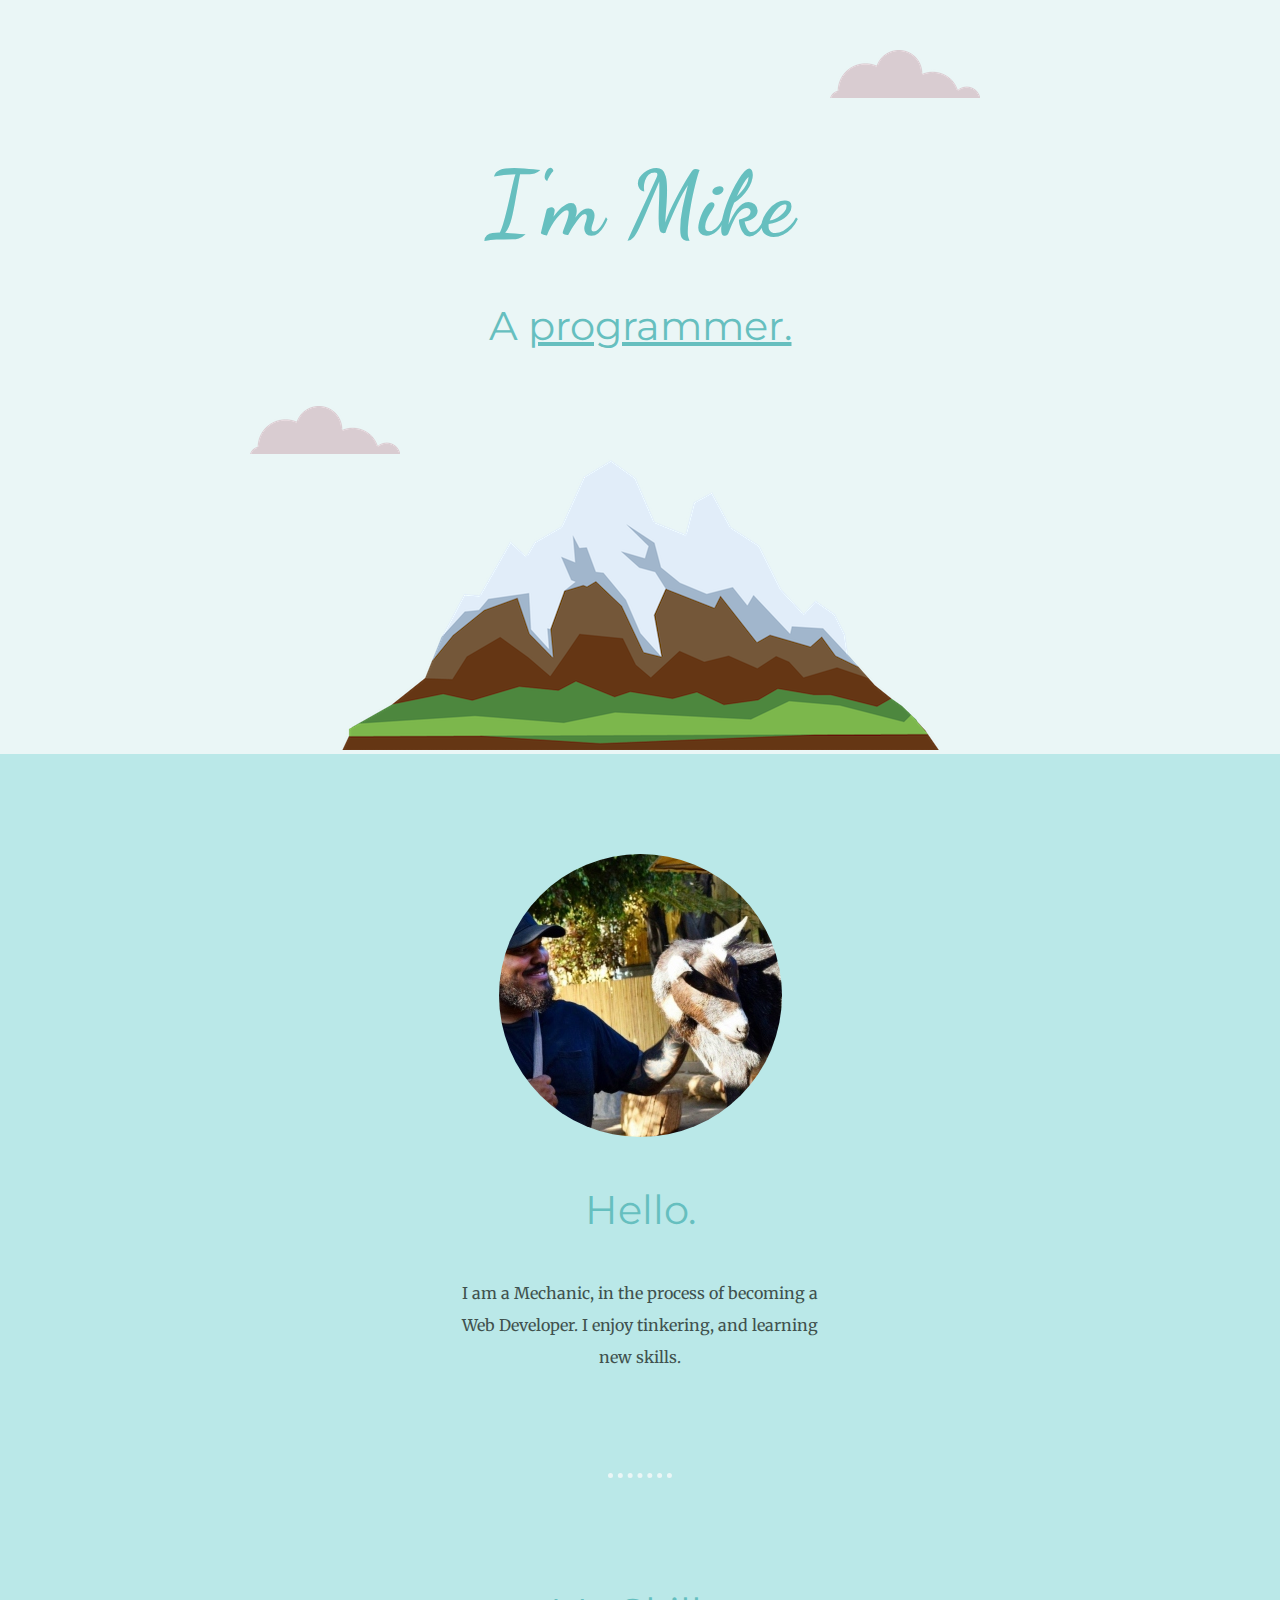
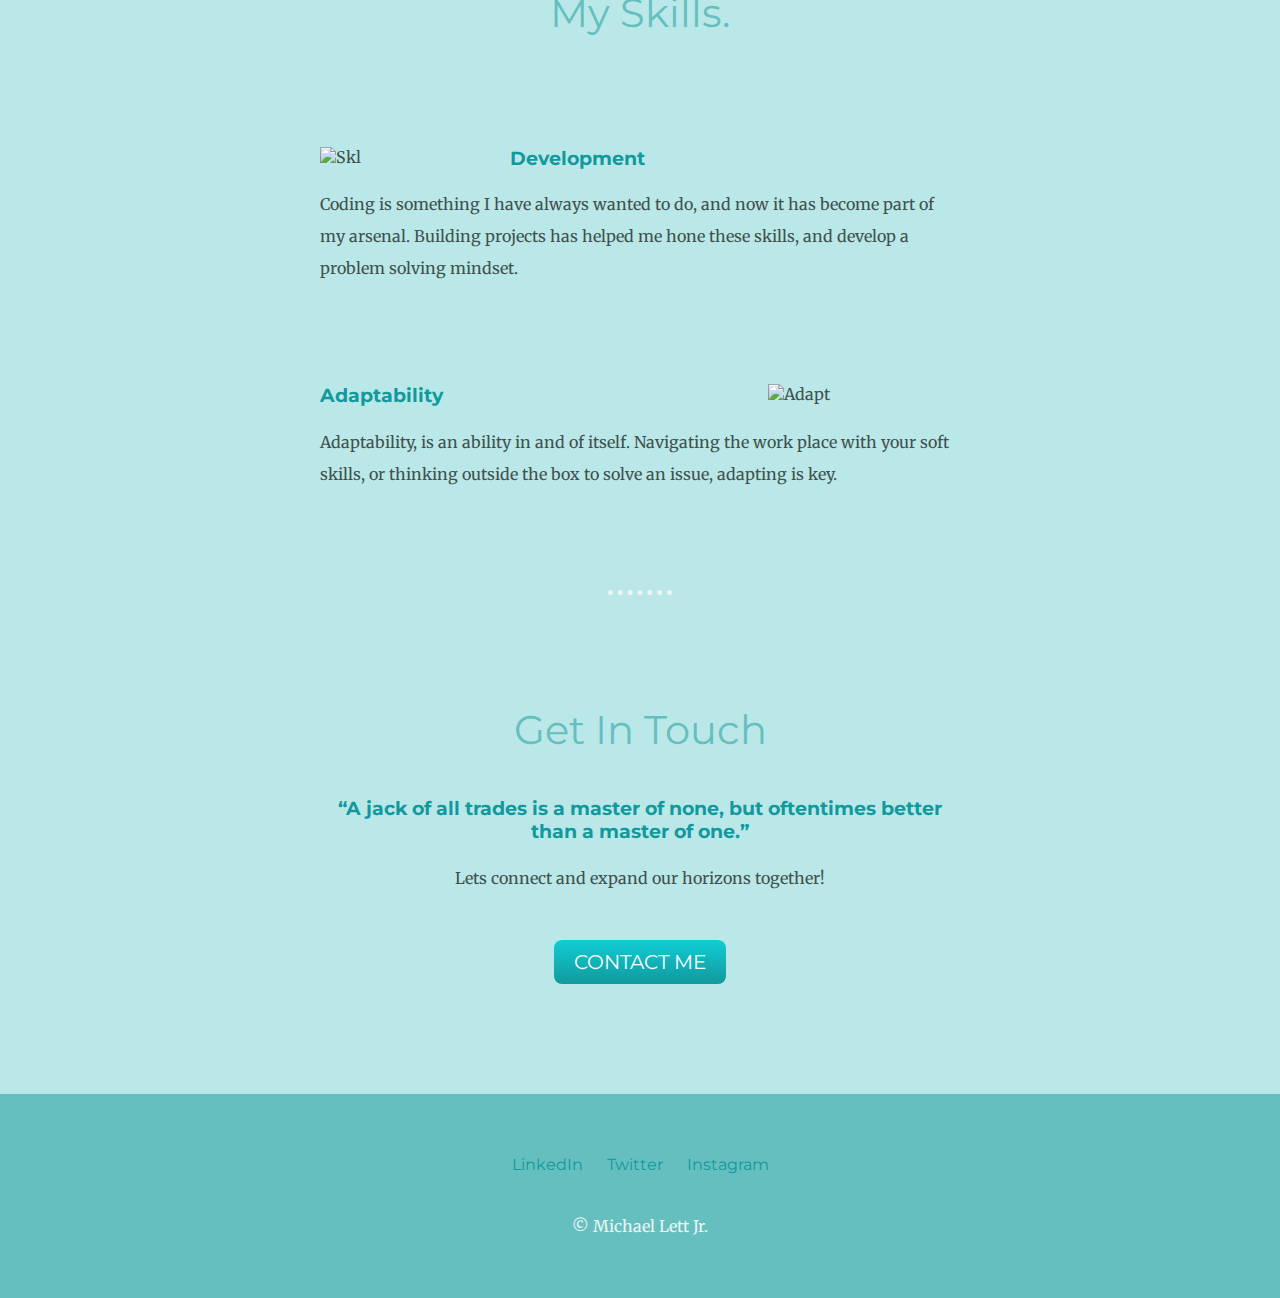
==== index.html @ 8596cc97 "Add files via upload" ====
<!DOCTYPE html>
<html lang="en" dir="ltr">

<head>
  <meta charset="utf-8">
  <title>Mike Lett - Web Dev</title>
  <link rel="stylesheet" href="css/styles.css">
  <link rel="shortcut icon" href="favicon.ico">
  <link rel="preconnect" href="https://fonts.googleapis.com">
  <link rel="preconnect" href="https://fonts.gstatic.com" crossorigin>
  <link href="https://fonts.googleapis.com/css2?family=Merriweather&display=swap" rel="stylesheet">
  <link rel="preconnect" href="https://fonts.googleapis.com">
  <link rel="preconnect" href="https://fonts.gstatic.com" crossorigin>
  <link href="https://fonts.googleapis.com/css2?family=Dancing+Script&display=swap" rel="stylesheet" <link rel="preconnect" href="https://fonts.googleapis.com">
  <link rel="preconnect" href="https://fonts.gstatic.com" crossorigin>
  <link href="https://fonts.googleapis.com/css2?family=Montserrat&display=swap" rel="stylesheet">
</head>

<body>
  <div class="top-container">
    <img class="top-cloud" src="images/cloud.png" alt="cloud">

    <h1>I'm Mike</h1>
    <h2>A <span>programmer.</span></h2>
    <img class="bottom-cloud" src="images/cloud.png" alt="cloud">

    <img src="images/mountain.png" alt="mountain">
  </div>
  <div class="middle-container">
    <div class="profile">
      <img src="images/Goat-modified.png" alt="Me">

      <h2>Hello.</h2>
      <p class="intro">I am a Mechanic, in the process of becoming a Web Developer. I enjoy tinkering, and learning new skills.</p>

    </div>

    <hr>

    <div class="skills">
      <h2>My Skills.</h2>
      <div class="skill-row">
        <img class="set" src="https://media3.giphy.com/media/8IGuMMq3Aka8Zq9Kax/giphy.gif?cid=ecf05e47fu03a4wfw3aknrqnfg5tbhfxbo216oj6xcgrcem2&rid=giphy.gif&ct=g" alt="Skl">

        <h3>Development</h3>
        <p> Coding is something I have always wanted to do, and now it has become part of my arsenal. Building projects has helped me hone these skills, and develop a problem solving mindset.</p>

      </div>
      <div class="skill-row">
        <img class="adapt" src="https://wompampsupport.azureedge.net/fetchimage?siteId=7575&v=2&jpgQuality=100&width=700&url=https%3A%2F%2Fi.kym-cdn.com%2Fentries%2Ficons%2Foriginal%2F000%2F023%2F987%2Fovercome.jpg" alt="Adapt">

        <h3>Adaptability</h3>
        <p>Adaptability, is an ability in and of itself. Navigating the work place with your soft skills, or thinking outside the box to solve an issue, adapting is key.</p>

      </div>
    </div>

    <hr>

    <div class="contact-me">
      <h2>Get In Touch</h2>

      <h3> “A jack of all trades is a master of none, but oftentimes better than a master of one.”</h3>
      <p>Lets connect and expand our horizons together!</p>

      <a class="btn" href="mailto:mikeylett94@gmail.com">CONTACT ME</a>
    </div>
  </div>


  <div class="bottom-container">
    <a class="footer-link" href="https://www.linkedin.com/in/michael-lett-07b379220/">LinkedIn</a>
    <a class="footer-link" href="https://twitter.com/mikethaknight">Twitter</a>
    <a class="footer-link" href="https://www.instagram.com/mike_tha_knight_/">Instagram</a>
    <p class="cr">© Michael Lett Jr.</p>
  </div>

</body>

</html>
---- css/styles.css ----
body {
  margin: 0;
  text-align: center;
  font-family: 'Merriweather', serif;
color: #40514E;
background-color: #bae8e8;
}

h1 {
  margin: 50px auto 0 auto;
  font-family: 'Dancing Script', cursive;
  font-size: 5.65rem;
  color: #66BFBF;
  }
/*sized using rem for dynamic sizing. Useful for accessibiilty scaling*/


h2 {
  font-family: 'Montserrat', sans-serif;
  font-size: 2.5rem;
  color: #66BFBF;
  font-weight: normal;
  padding: 10px;
}

h3 {
  font-family: 'Montserrat', sans-serif;
color: #11999E;
}
span {
  text-decoration: underline;
}

hr {
  border-style: dotted none none none;
  border-width: thick;
  width: 5%;
  color: #EAF6F6;
 margin: 100px auto;

}

.intro {
margin: auto;
width: 30%
}

.top-container {
  background-color: #EAF6F6;
  position: relative;
  padding-top: 100px;
}
.middle-container {
  margin: 100px 0;


}
.top-cloud {
  position: absolute;
  right: 300px;
  top: 50px;
}
/*cloud is positioned to parent, .top-container*/
.bottom-cloud {
  position: absolute;
  left: 250px;
  bottom: 300px;
}
/*also positioned to parent, .top-container*/

a {
  color: #11999E;
}

.skill-row {
margin:100px auto ;
width: 50%;
text-align: left;
}
p {
  line-height: 2;
}
.set {
  width: 25%;
  float: left;
  margin-right: 30px;
}
.adapt {
  width: 30%;
  float: right;
  margin-left: 30px;
}
.btn {
  background: #11cdd4;
  background-image: -webkit-linear-gradient(top, #11cdd4,  #11999e);
  background-image: -moz-linear-gradient(top, #11cdd4,  #11999e);
  background-image: -ms-linear-gradient(top, #11cdd4,  #11999e);
  background-image: -o-linear-gradient(top, #11cdd4,  #11999e);
  background-image: linear-gradient(to bottom, #11cdd4,  #11999e);
  -webkit-border-radius: 8;
  -moz-border-radius: 8;
  border-radius: 8px;
font-family: 'Montserrat', sans-serif;
  color: #ffffff;
  font-size: 20px;
  padding: 10px 20px 10px 20px;
  text-decoration: none;
  display: inline-block;
  margin: 30px auto 10px;
}

.btn:hover {
  background:  #30e3cb;
  background-image: -webkit-linear-gradient(top,  #30e3cb, #2bc4ad);
  background-image: -moz-linear-gradient(top,  #30e3cb, #2bc4ad);
  background-image: -ms-linear-gradient(top,  #30e3cb, #2bc4ad);
  background-image: -o-linear-gradient(top,  #30e3cb, #2bc4ad);
  background-image: linear-gradient(to bottom,  #30e3cb, #2bc4ad);
  text-decoration: none;
}

.bottom-container {
background-color: #66BFBF;
padding: 60px 0 20px;
}
.footer-link {
  margin: 10px;
text-decoration: none;
font-family: 'Montserrat', sans-serif;
}
.cr {
color: #EAF6F6;
padding: 20px 0;
}

 .contact-message {
   width: 40%;
   margin: 40px auto 60px;
    }

.contact-me {
  width: 50%;
margin: auto;
}
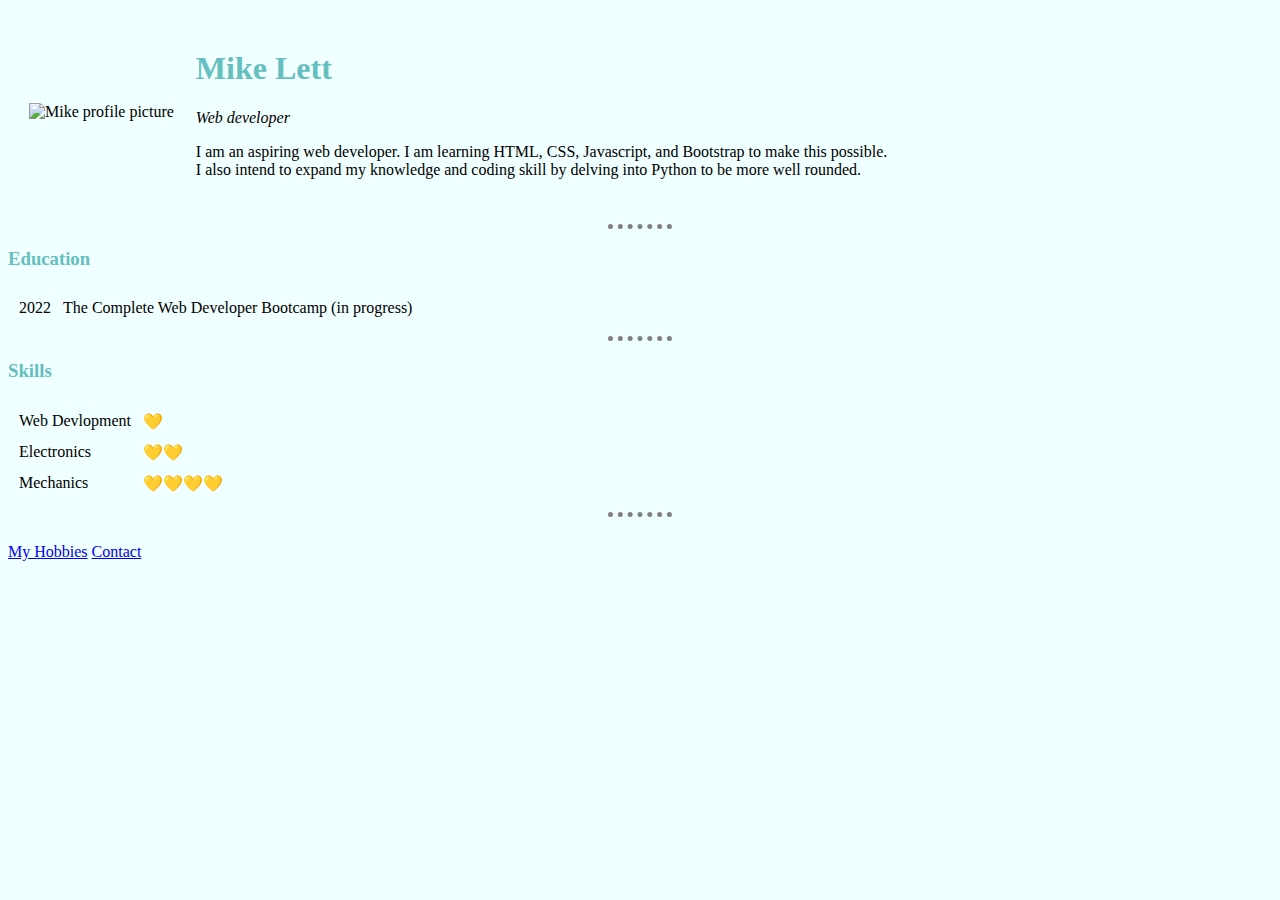
==== commit f6713e16: "Add files via upload" ====
--- a/index.html
+++ b/index.html
@@ -1,80 +1,50 @@
 <!DOCTYPE html>
-<html lang="en" dir="ltr">
+<html>
 
 <head>
   <meta charset="utf-8">
-  <title>Mike Lett - Web Dev</title>
-  <link rel="stylesheet" href="css/styles.css">
-  <link rel="shortcut icon" href="favicon.ico">
-  <link rel="preconnect" href="https://fonts.googleapis.com">
-  <link rel="preconnect" href="https://fonts.gstatic.com" crossorigin>
-  <link href="https://fonts.googleapis.com/css2?family=Merriweather&display=swap" rel="stylesheet">
-  <link rel="preconnect" href="https://fonts.googleapis.com">
-  <link rel="preconnect" href="https://fonts.gstatic.com" crossorigin>
-  <link href="https://fonts.googleapis.com/css2?family=Dancing+Script&display=swap" rel="stylesheet" <link rel="preconnect" href="https://fonts.googleapis.com">
-  <link rel="preconnect" href="https://fonts.gstatic.com" crossorigin>
-  <link href="https://fonts.googleapis.com/css2?family=Montserrat&display=swap" rel="stylesheet">
+  <title>Mike's Personal Site</title>
+<link rel="stylesheet" href="css/styles.css">
 </head>
 
 <body>
-  <div class="top-container">
-    <img class="top-cloud" src="images/cloud.png" alt="cloud">
+  <table cellspacing="20">
+    <td> <img src="C:\Users\mikey\OneDrive\Desktop\Web Developer Course\Web Development Projects\ HTML - Personal Site\Goat-modified.png" alt="Mike profile picture">
+  </td>
+    <td>
+      <h1>Mike Lett</h1>
+      <p><em>Web developer</em></p>
+      <p>I am an aspiring web developer. I am learning HTML, CSS, Javascript, and Bootstrap to make this possible. <br>I also intend to expand my knowledge and coding skill by delving into Python to be more well rounded.</p>
+  </td>
+  </table>
+  <hr>
+  <h3><strong>Education</strong></h3>
 
-    <h1>I'm Mike</h1>
-    <h2>A <span>programmer.</span></h2>
-    <img class="bottom-cloud" src="images/cloud.png" alt="cloud">
+  <table cellspacing="10">
+    <td>2022</td>
+    <td>  The Complete Web Developer Bootcamp (in progress)</td>
+  </table>
 
-    <img src="images/mountain.png" alt="mountain">
-  </div>
-  <div class="middle-container">
-    <div class="profile">
-      <img src="images/Goat-modified.png" alt="Me">
+  <hr>
 
-      <h2>Hello.</h2>
-      <p class="intro">I am a Mechanic, in the process of becoming a Web Developer. I enjoy tinkering, and learning new skills.</p>
+<h3>Skills</h3>
+<table cellspacing="10">
+  <td>Web Devlopment</td>
+  <td>💛</td>
+<tr>
+  <td>Electronics</td>
+  <td>💛💛</td>
+</tr>
+  <tr>
+    <td>Mechanics</td>
+    <td>💛💛💛💛</td>
 
-    </div>
-
-    <hr>
-
-    <div class="skills">
-      <h2>My Skills.</h2>
-      <div class="skill-row">
-        <img class="set" src="https://media3.giphy.com/media/8IGuMMq3Aka8Zq9Kax/giphy.gif?cid=ecf05e47fu03a4wfw3aknrqnfg5tbhfxbo216oj6xcgrcem2&rid=giphy.gif&ct=g" alt="Skl">
-
-        <h3>Development</h3>
-        <p> Coding is something I have always wanted to do, and now it has become part of my arsenal. Building projects has helped me hone these skills, and develop a problem solving mindset.</p>
-
-      </div>
-      <div class="skill-row">
-        <img class="adapt" src="https://wompampsupport.azureedge.net/fetchimage?siteId=7575&v=2&jpgQuality=100&width=700&url=https%3A%2F%2Fi.kym-cdn.com%2Fentries%2Ficons%2Foriginal%2F000%2F023%2F987%2Fovercome.jpg" alt="Adapt">
-
-        <h3>Adaptability</h3>
-        <p>Adaptability, is an ability in and of itself. Navigating the work place with your soft skills, or thinking outside the box to solve an issue, adapting is key.</p>
-
-      </div>
-    </div>
-
-    <hr>
-
-    <div class="contact-me">
-      <h2>Get In Touch</h2>
-
-      <h3> “A jack of all trades is a master of none, but oftentimes better than a master of one.”</h3>
-      <p>Lets connect and expand our horizons together!</p>
-
-      <a class="btn" href="mailto:mikeylett94@gmail.com">CONTACT ME</a>
-    </div>
-  </div>
-
-
-  <div class="bottom-container">
-    <a class="footer-link" href="https://www.linkedin.com/in/michael-lett-07b379220/">LinkedIn</a>
-    <a class="footer-link" href="https://twitter.com/mikethaknight">Twitter</a>
-    <a class="footer-link" href="https://www.instagram.com/mike_tha_knight_/">Instagram</a>
-    <p class="cr">© Michael Lett Jr.</p>
-  </div>
-
+  </tr>
+</table>
+<hr>
+  <br>
+        <a href="hobbies.html">My Hobbies</a>
+        <a href="contact.html">Contact</a>
 </body>
 
 </html>
--- a/css/styles.css
+++ b/css/styles.css
@@ -1,144 +1,18 @@
 body {
-  margin: 0;
-  text-align: center;
-  font-family: 'Merriweather', serif;
-color: #40514E;
-background-color: #bae8e8;
+  background-color: azure;
 }
 
 h1 {
-  margin: 50px auto 0 auto;
-  font-family: 'Dancing Script', cursive;
-  font-size: 5.65rem;
   color: #66BFBF;
-  }
-/*sized using rem for dynamic sizing. Useful for accessibiilty scaling*/
-
-
-h2 {
-  font-family: 'Montserrat', sans-serif;
-  font-size: 2.5rem;
-  color: #66BFBF;
-  font-weight: normal;
-  padding: 10px;
 }
 
 h3 {
-  font-family: 'Montserrat', sans-serif;
-color: #11999E;
-}
-span {
-  text-decoration: underline;
+  color: #66BFBF;
 }
 
 hr {
-  border-style: dotted none none none;
-  border-width: thick;
+  border-style: dotted none none;
   width: 5%;
-  color: #EAF6F6;
- margin: 100px auto;
-
+  border-color: grey;
+  border-width: 5px;
 }
-
-.intro {
-margin: auto;
-width: 30%
-}
-
-.top-container {
-  background-color: #EAF6F6;
-  position: relative;
-  padding-top: 100px;
-}
-.middle-container {
-  margin: 100px 0;
-
-
-}
-.top-cloud {
-  position: absolute;
-  right: 300px;
-  top: 50px;
-}
-/*cloud is positioned to parent, .top-container*/
-.bottom-cloud {
-  position: absolute;
-  left: 250px;
-  bottom: 300px;
-}
-/*also positioned to parent, .top-container*/
-
-a {
-  color: #11999E;
-}
-
-.skill-row {
-margin:100px auto ;
-width: 50%;
-text-align: left;
-}
-p {
-  line-height: 2;
-}
-.set {
-  width: 25%;
-  float: left;
-  margin-right: 30px;
-}
-.adapt {
-  width: 30%;
-  float: right;
-  margin-left: 30px;
-}
-.btn {
-  background: #11cdd4;
-  background-image: -webkit-linear-gradient(top, #11cdd4,  #11999e);
-  background-image: -moz-linear-gradient(top, #11cdd4,  #11999e);
-  background-image: -ms-linear-gradient(top, #11cdd4,  #11999e);
-  background-image: -o-linear-gradient(top, #11cdd4,  #11999e);
-  background-image: linear-gradient(to bottom, #11cdd4,  #11999e);
-  -webkit-border-radius: 8;
-  -moz-border-radius: 8;
-  border-radius: 8px;
-font-family: 'Montserrat', sans-serif;
-  color: #ffffff;
-  font-size: 20px;
-  padding: 10px 20px 10px 20px;
-  text-decoration: none;
-  display: inline-block;
-  margin: 30px auto 10px;
-}
-
-.btn:hover {
-  background:  #30e3cb;
-  background-image: -webkit-linear-gradient(top,  #30e3cb, #2bc4ad);
-  background-image: -moz-linear-gradient(top,  #30e3cb, #2bc4ad);
-  background-image: -ms-linear-gradient(top,  #30e3cb, #2bc4ad);
-  background-image: -o-linear-gradient(top,  #30e3cb, #2bc4ad);
-  background-image: linear-gradient(to bottom,  #30e3cb, #2bc4ad);
-  text-decoration: none;
-}
-
-.bottom-container {
-background-color: #66BFBF;
-padding: 60px 0 20px;
-}
-.footer-link {
-  margin: 10px;
-text-decoration: none;
-font-family: 'Montserrat', sans-serif;
-}
-.cr {
-color: #EAF6F6;
-padding: 20px 0;
-}
-
- .contact-message {
-   width: 40%;
-   margin: 40px auto 60px;
-    }
-
-.contact-me {
-  width: 50%;
-margin: auto;
-}
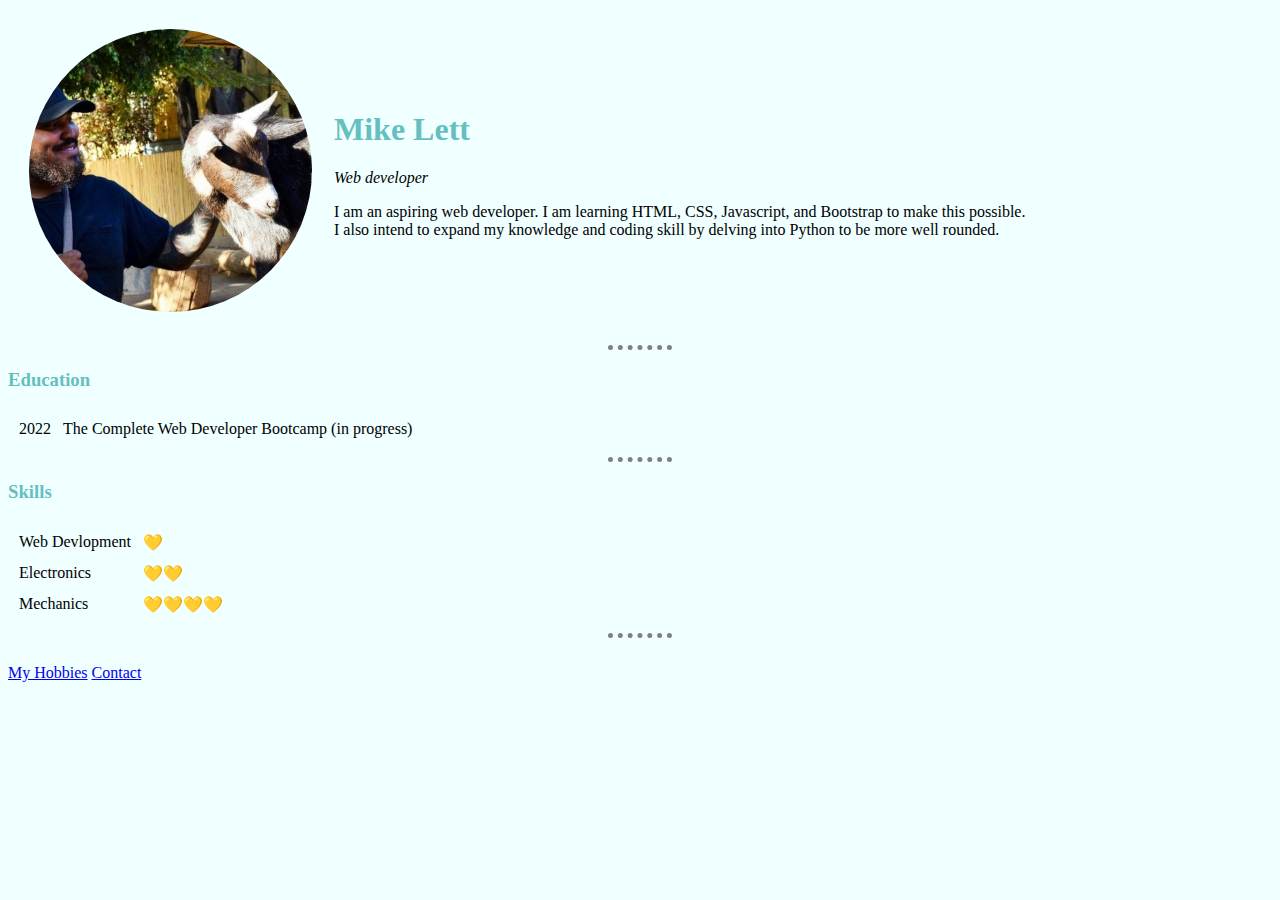
==== commit 1f5c36b2: "Update index.html" ====
--- a/index.html
+++ b/index.html
@@ -9,7 +9,7 @@
 
 <body>
   <table cellspacing="20">
-    <td> <img src="C:\Users\mikey\OneDrive\Desktop\Web Developer Course\Web Development Projects\ HTML - Personal Site\Goat-modified.png" alt="Mike profile picture">
+    <td> <img src="images/Goat-modified.png" alt="Mike profile picture">
   </td>
     <td>
       <h1>Mike Lett</h1>
